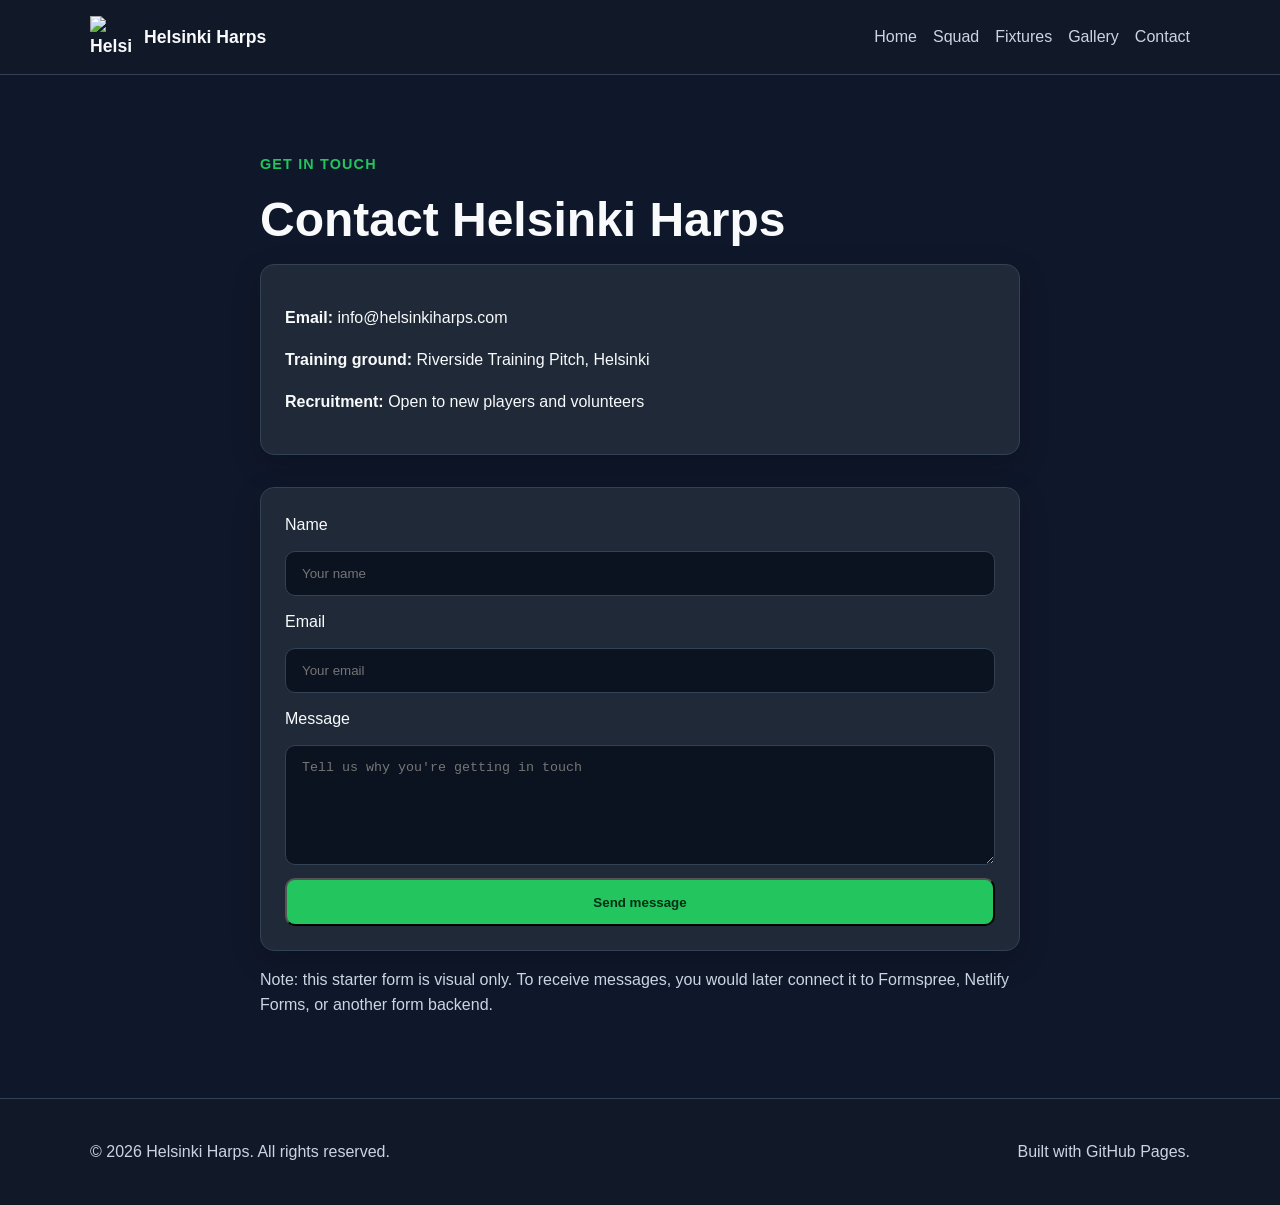
==== contact.html @ d44699b2 "Add files via upload" ====
<!DOCTYPE html>
<html lang="en">
<head>
  <meta charset="UTF-8" />
  <meta name="viewport" content="width=device-width, initial-scale=1.0" />
  <title>Helsinki Harps | Contact</title>
  <link rel="stylesheet" href="style.css" />
</head>
<body>
  <header class="site-header">
    <div class="container nav-wrap">
      <a class="brand" href="index.html">
        <img src="assets/badge.svg" alt="Helsinki Harps club badge" class="logo" />
        <span>Helsinki Harps</span>
      </a>
      <button class="menu-toggle" aria-label="Toggle navigation" id="menuToggle">Menu</button>
      <nav class="site-nav" id="siteNav">
        <a href="index.html">Home</a>
        <a href="squad.html">Squad</a>
        <a href="fixtures.html">Fixtures</a>
        <a href="gallery.html">Gallery</a>
        <a href="contact.html">Contact</a>
      </nav>
    </div>
  </header>

  <main class="section">
    <div class="container narrow">
      <div class="section-heading">
        <p class="eyebrow">Get in touch</p>
        <h1>Contact Helsinki Harps</h1>
      </div>

      <div class="card">
        <p><strong>Email:</strong> info@helsinkiharps.com</p>
        <p><strong>Training ground:</strong> Riverside Training Pitch, Helsinki</p>
        <p><strong>Recruitment:</strong> Open to new players and volunteers</p>
      </div>

      <form class="contact-form card top-space">
        <label for="name">Name</label>
        <input id="name" type="text" placeholder="Your name" />

        <label for="email">Email</label>
        <input id="email" type="email" placeholder="Your email" />

        <label for="message">Message</label>
        <textarea id="message" rows="6" placeholder="Tell us why you're getting in touch"></textarea>

        <button type="submit" class="btn btn-primary">Send message</button>
      </form>

      <p class="form-note">
        Note: this starter form is visual only. To receive messages, you would later connect it to Formspree, Netlify Forms, or another form backend.
      </p>
    </div>
  </main>

  <footer class="site-footer">
    <div class="container footer-wrap">
      <p>© 2026 Helsinki Harps. All rights reserved.</p>
      <p>Built with GitHub Pages.</p>
    </div>
  </footer>

  <script src="script.js"></script>
</body>
</html>
---- style.css ----
:root {
  --bg: #0f172a;
  --bg-alt: #111827;
  --panel: #1f2937;
  --panel-soft: #273449;
  --text: #f8fafc;
  --muted: #cbd5e1;
  --accent: #22c55e;
  --accent-dark: #16a34a;
  --line: #334155;
  --max-width: 1100px;
  --radius: 14px;
  --shadow: 0 10px 30px rgba(0,0,0,0.2);
}

* {
  box-sizing: border-box;
}

body {
  margin: 0;
  font-family: Arial, sans-serif;
  background: var(--bg);
  color: var(--text);
  line-height: 1.6;
}

img {
  max-width: 100%;
  display: block;
}

a {
  color: inherit;
  text-decoration: none;
}

.container {
  width: min(92%, var(--max-width));
  margin: 0 auto;
}

.narrow {
  max-width: 760px;
}

.site-header {
  background: var(--bg-alt);
  border-bottom: 1px solid var(--line);
  position: sticky;
  top: 0;
  z-index: 20;
}

.nav-wrap {
  display: flex;
  align-items: center;
  justify-content: space-between;
  padding: 1rem 0;
  gap: 1rem;
}

.brand {
  display: flex;
  align-items: center;
  gap: 0.75rem;
  font-weight: bold;
  font-size: 1.1rem;
}

.logo {
  width: 42px;
  height: 42px;
}

.site-nav {
  display: flex;
  gap: 1rem;
}

.site-nav a {
  color: var(--muted);
}

.site-nav a:hover {
  color: var(--text);
}

.menu-toggle {
  display: none;
  background: var(--panel);
  color: var(--text);
  border: 1px solid var(--line);
  padding: 0.6rem 0.9rem;
  border-radius: 10px;
}

.hero {
  padding: 5rem 0 4rem;
  background: linear-gradient(180deg, #0f172a 0%, #111827 100%);
}

.hero-grid {
  display: grid;
  grid-template-columns: 2fr 1fr;
  gap: 2rem;
  align-items: center;
}

.eyebrow {
  text-transform: uppercase;
  letter-spacing: 0.08em;
  color: var(--accent);
  font-weight: bold;
  font-size: 0.9rem;
}

h1, h2 {
  line-height: 1.2;
  margin-top: 0;
}

h1 {
  font-size: 3rem;
  margin-bottom: 1rem;
}

.lead {
  max-width: 60ch;
  color: var(--muted);
  font-size: 1.1rem;
}

.hero-actions {
  margin-top: 1.5rem;
  display: flex;
  gap: 1rem;
  flex-wrap: wrap;
}

.btn {
  display: inline-block;
  padding: 0.9rem 1.2rem;
  border-radius: 10px;
  font-weight: bold;
}

.btn-primary {
  background: var(--accent);
  color: #052e16;
}

.btn-primary:hover {
  background: var(--accent-dark);
  color: white;
}

.btn-secondary {
  border: 1px solid var(--line);
  background: transparent;
  color: var(--text);
}

.section {
  padding: 4rem 0;
}

.alt-section {
  background: var(--bg-alt);
}

.cards-3 {
  display: grid;
  grid-template-columns: repeat(3, 1fr);
  gap: 1.5rem;
}

.card {
  background: var(--panel);
  border: 1px solid var(--line);
  border-radius: var(--radius);
  padding: 1.5rem;
  box-shadow: var(--shadow);
}

.highlight-card {
  background: var(--panel-soft);
}

.score,
.match-line {
  font-size: 1.1rem;
}

.content-text {
  max-width: 70ch;
  color: var(--muted);
}

.text-link {
  display: inline-block;
  margin-top: 1rem;
  color: var(--accent);
  font-weight: bold;
}

.fixtures-table {
  width: 100%;
  border-collapse: collapse;
  margin-top: 1rem;
}

.fixtures-table th,
.fixtures-table td {
  text-align: left;
  padding: 0.9rem;
  border-bottom: 1px solid var(--line);
}

.gallery-grid {
  display: grid;
  grid-template-columns: repeat(3, 1fr);
  gap: 1rem;
}

.gallery-item {
  background: var(--panel);
  border: 1px dashed var(--line);
  border-radius: var(--radius);
  min-height: 180px;
  display: grid;
  place-items: center;
  color: var(--muted);
  padding: 1rem;
  text-align: center;
}

.contact-form {
  display: grid;
  gap: 0.8rem;
}

input,
textarea {
  width: 100%;
  padding: 0.9rem 1rem;
  border-radius: 10px;
  border: 1px solid var(--line);
  background: #0b1220;
  color: var(--text);
}

.form-note {
  color: var(--muted);
  margin-top: 1rem;
}

.top-space {
  margin-top: 2rem;
}

.site-footer {
  border-top: 1px solid var(--line);
  background: var(--bg-alt);
  padding: 1.5rem 0;
}

.footer-wrap {
  display: flex;
  justify-content: space-between;
  gap: 1rem;
  flex-wrap: wrap;
  color: var(--muted);
}

@media (max-width: 900px) {
  .hero-grid,
  .cards-3,
  .gallery-grid {
    grid-template-columns: 1fr;
  }

  h1 {
    font-size: 2.2rem;
  }

  .site-nav {
    display: none;
    flex-direction: column;
    width: 100%;
    background: var(--bg-alt);
    padding-top: 1rem;
  }

  .site-nav.open {
    display: flex;
  }

  .nav-wrap {
    flex-wrap: wrap;
  }

  .menu-toggle {
    display: inline-block;
  }
}
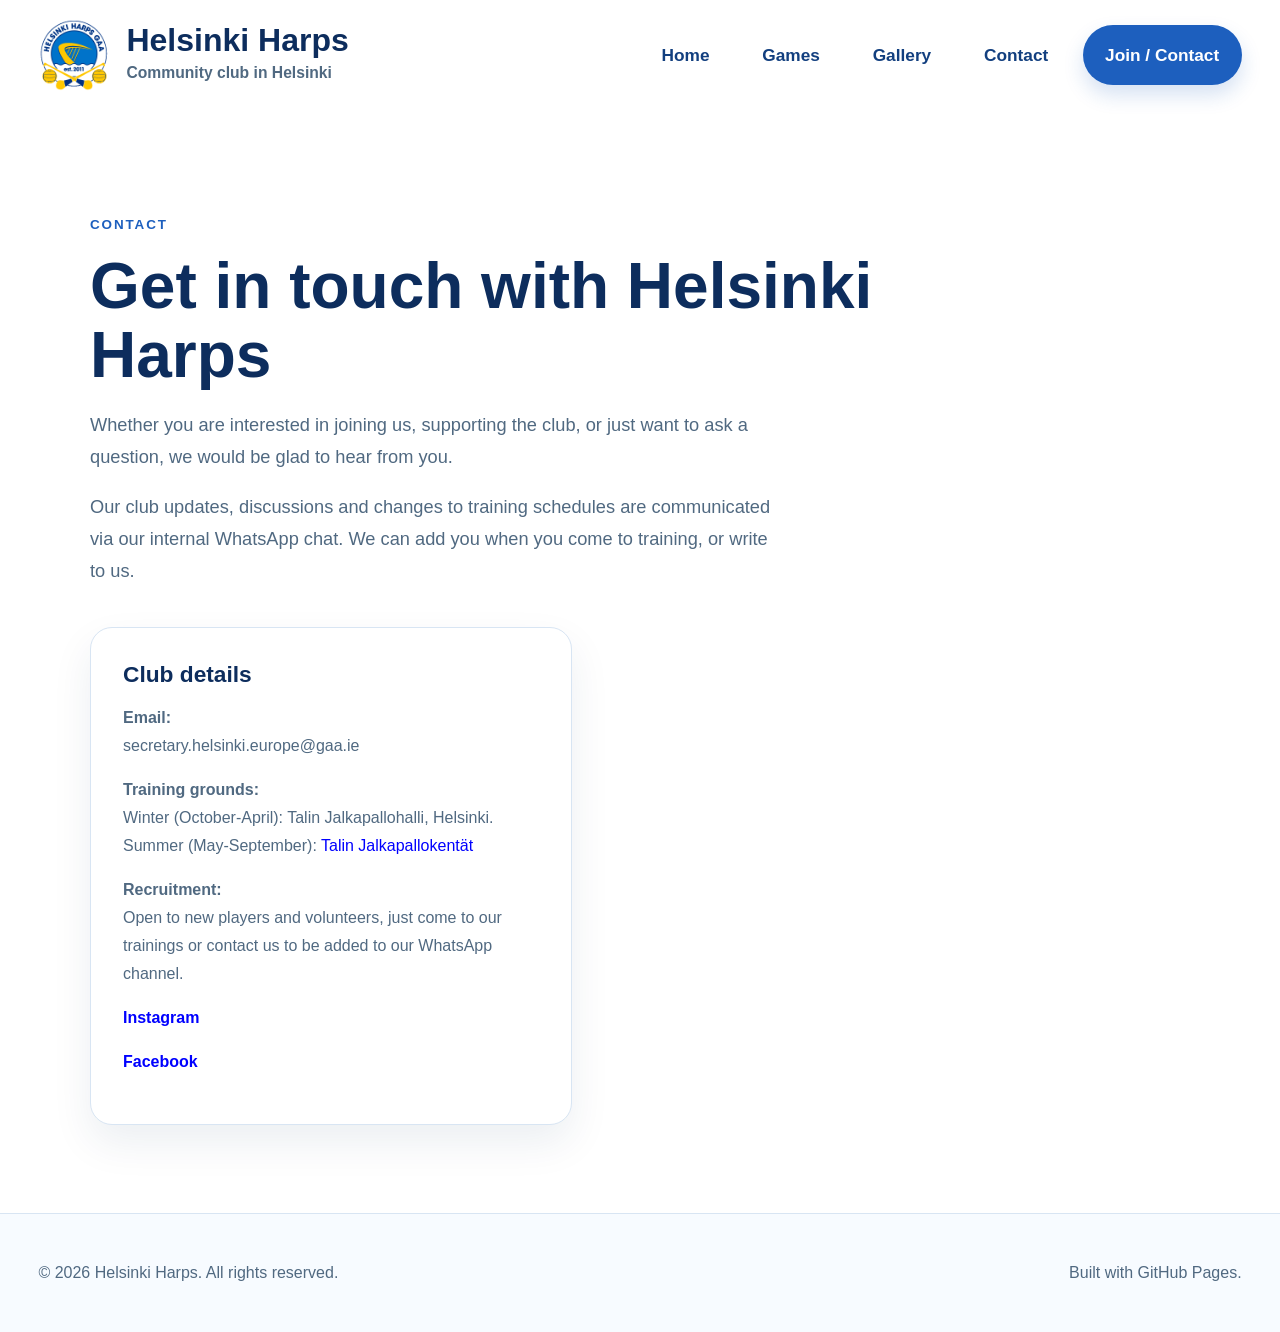
==== commit ccc11056: "Ethan brought website into basic acceptable shape" ====
--- a/contact.html
+++ b/contact.html
@@ -9,50 +9,69 @@
 <body>
   <header class="site-header">
     <div class="container nav-wrap">
-      <a class="brand" href="index.html">
-        <img src="assets/badge.svg" alt="Helsinki Harps club badge" class="logo" />
-        <span>Helsinki Harps</span>
+      <a class="brand brand-large" href="index.html">
+        <img
+          src="assets/badge_HELSINKIharps72dpi.png"
+          alt="Helsinki Harps club badge"
+          class="logo"
+        />
+        <div class="brand-text">
+          <span class="brand-name">Helsinki Harps</span>
+          <span class="brand-subtitle">Community club in Helsinki</span>
+        </div>
       </a>
-      <button class="menu-toggle" aria-label="Toggle navigation" id="menuToggle">Menu</button>
-      <nav class="site-nav" id="siteNav">
+
+      <button class="menu-toggle" aria-label="Toggle navigation" id="menuToggle">
+        Menu
+      </button>
+
+      <nav class="site-nav site-nav-wide" id="siteNav">
         <a href="index.html">Home</a>
-        <a href="squad.html">Squad</a>
-        <a href="fixtures.html">Fixtures</a>
+        <a href="games.html">Games</a>
         <a href="gallery.html">Gallery</a>
         <a href="contact.html">Contact</a>
+        <a href="contact.html" class="nav-cta">Join / Contact</a>
       </nav>
     </div>
   </header>
 
   <main class="section">
-    <div class="container narrow">
-      <div class="section-heading">
-        <p class="eyebrow">Get in touch</p>
-        <h1>Contact Helsinki Harps</h1>
+    <div class="container contact-layout">
+      <div class="page-header">
+        <p class="section-label">Contact</p>
+        <h1 class="page-title">Get in touch with Helsinki Harps</h1>
+        <p class="section-text">
+          Whether you are interested in joining us, supporting the club, or just want to ask a question, we would be glad to hear from you.
+        </p>
+        
+        <p class="section-text">
+          Our club updates, discussions and changes to training schedules are communicated via our internal WhatsApp chat. We can add you when you come to training, or write to us.
+        </p>
       </div>
 
-      <div class="card">
-        <p><strong>Email:</strong> info@helsinkiharps.com</p>
-        <p><strong>Training ground:</strong> Riverside Training Pitch, Helsinki</p>
-        <p><strong>Recruitment:</strong> Open to new players and volunteers</p>
-      </div>
-
-      <form class="contact-form card top-space">
-        <label for="name">Name</label>
-        <input id="name" type="text" placeholder="Your name" />
-
-        <label for="email">Email</label>
-        <input id="email" type="email" placeholder="Your email" />
-
-        <label for="message">Message</label>
-        <textarea id="message" rows="6" placeholder="Tell us why you're getting in touch"></textarea>
-
-        <button type="submit" class="btn btn-primary">Send message</button>
-      </form>
-
-      <p class="form-note">
-        Note: this starter form is visual only. To receive messages, you would later connect it to Formspree, Netlify Forms, or another form backend.
-      </p>
+      <div class="contact-grid">
+        <div class="info-card">
+          <h3>Club details</h3>
+          <p>
+          	<strong>Email:</strong>
+          	<br> secretary.helsinki.europe@gaa.ie
+          </p>
+          <p>
+          	<strong>Training grounds:</strong>
+          	<br> Winter (October-April): Talin Jalkapallohalli, Helsinki.
+          	<br>Summer (May-September): <a href="https://liikunta.hel.fi/fi/paikat/tprek:41308" style="color: blue">Talin Jalkapallokentät</a>
+          </p>
+          <p>
+          	<strong>Recruitment:</strong>
+          	<br> Open to new players and volunteers, just come to our trainings or contact us to be added to our WhatsApp channel.
+          </p>
+          <p>
+          	<strong style="color: blue"><a href="https://www.instagram.com/helsinkiharps/">Instagram</a></strong>
+          </p>
+          <p>
+          	<strong style="color: blue"><a href="https://www.facebook.com/HelsinkiHarpsGaa/">Facebook</a></strong>
+          </p>
+        </div>
     </div>
   </main>
 
@@ -65,4 +84,4 @@
 
   <script src="script.js"></script>
 </body>
-</html>+</html>
--- a/style.css
+++ b/style.css
@@ -1,31 +1,40 @@
 :root {
-  --bg: #0f172a;
-  --bg-alt: #111827;
-  --panel: #1f2937;
-  --panel-soft: #273449;
-  --text: #f8fafc;
-  --muted: #cbd5e1;
-  --accent: #22c55e;
-  --accent-dark: #16a34a;
-  --line: #334155;
-  --max-width: 1100px;
-  --radius: 14px;
-  --shadow: 0 10px 30px rgba(0,0,0,0.2);
+  --bg: #ffffff;
+  --bg-soft: #f4f8ff;
+  --bg-accent: #e6f0ff;
+  --bg-deep: #0f3a78;
+  --text: #10233f;
+  --text-soft: #506981;
+  --blue: #1d5fbe;
+  --blue-dark: #123f7f;
+  --blue-deep: #0d2d5d;
+  --blue-soft: #dbeafe;
+  --line: #d8e5f3;
+  --panel: #ffffff;
+  --shadow: 0 18px 40px rgba(17, 49, 92, 0.08);
+  --shadow-strong: 0 24px 60px rgba(17, 49, 92, 0.14);
+  --radius: 22px;
+  --max-width: 1280px;
 }
 
 * {
   box-sizing: border-box;
 }
 
+html {
+  scroll-behavior: smooth;
+}
+
 body {
   margin: 0;
-  font-family: Arial, sans-serif;
+  font-family: "Segoe UI", Arial, sans-serif;
   background: var(--bg);
   color: var(--text);
-  line-height: 1.6;
-}
-
-img {
+  line-height: 1.75;
+}
+
+img,
+iframe {
   max-width: 100%;
   display: block;
 }
@@ -36,172 +45,518 @@
 }
 
 .container {
-  width: min(92%, var(--max-width));
+  width: min(94%, var(--max-width));
   margin: 0 auto;
 }
 
-.narrow {
-  max-width: 760px;
-}
-
 .site-header {
-  background: var(--bg-alt);
-  border-bottom: 1px solid var(--line);
   position: sticky;
   top: 0;
-  z-index: 20;
+  z-index: 100;
+  background: rgba(255, 255, 255, 0.92);
+  border-bottom: 1px solid transparent;
+  backdrop-filter: blur(14px);
+  transition: padding 0.25s ease, box-shadow 0.25s ease, border-color 0.25s ease, background 0.25s ease;
+}
+
+.site-header.scrolled {
+  border-color: var(--line);
+  box-shadow: 0 8px 24px rgba(16, 35, 63, 0.06);
 }
 
 .nav-wrap {
   display: flex;
   align-items: center;
   justify-content: space-between;
-  padding: 1rem 0;
-  gap: 1rem;
+  gap: 2rem;
+  padding: 1.2rem 0;
+  transition: padding 0.25s ease;
+}
+
+.site-header.scrolled .nav-wrap {
+  padding: 0.85rem 0;
 }
 
 .brand {
   display: flex;
   align-items: center;
-  gap: 0.75rem;
-  font-weight: bold;
-  font-size: 1.1rem;
+  gap: 1rem;
+  flex: 1 1 auto;
+  min-width: 0;
+}
+
+.brand-large {
+  max-width: 480px;
 }
 
 .logo {
-  width: 42px;
-  height: 42px;
+  width: 72px;
+  height: 72px;
+  object-fit: contain;
+  flex-shrink: 0;
+  transition: transform 0.3s ease;
+}
+
+.brand:hover .logo {
+  transform: rotate(-4deg) scale(1.03);
+}
+
+.brand-text {
+  display: flex;
+  flex-direction: column;
+  gap: 0.15rem;
+}
+
+.brand-name {
+  font-size: 2rem;
+  font-weight: 900;
+  color: var(--blue-deep);
+  line-height: 1;
+}
+
+.brand-subtitle {
+  font-size: 0.98rem;
+  color: var(--text-soft);
+  font-weight: 600;
 }
 
 .site-nav {
   display: flex;
+  align-items: center;
+  justify-content: flex-end;
   gap: 1rem;
+  flex: 2 1 auto;
+  flex-wrap: wrap;
 }
 
 .site-nav a {
-  color: var(--muted);
+  font-size: 1.08rem;
+  font-weight: 800;
+  color: var(--blue-dark);
+  padding: 0.95rem 1.15rem;
+  border-radius: 999px;
+  transition: background 0.2s ease, transform 0.2s ease;
+  white-space: nowrap;
 }
 
 .site-nav a:hover {
-  color: var(--text);
+  background: var(--bg-accent);
+  transform: translateY(-2px);
+}
+
+.site-nav .nav-cta {
+  background: var(--blue);
+  color: #ffffff;
+  padding-inline: 1.4rem;
+  box-shadow: 0 10px 20px rgba(29, 95, 190, 0.18);
+}
+
+.site-nav .nav-cta:hover {
+  background: var(--blue-dark);
 }
 
 .menu-toggle {
   display: none;
-  background: var(--panel);
-  color: var(--text);
-  border: 1px solid var(--line);
-  padding: 0.6rem 0.9rem;
-  border-radius: 10px;
-}
-
-.hero {
-  padding: 5rem 0 4rem;
-  background: linear-gradient(180deg, #0f172a 0%, #111827 100%);
+  background: var(--blue);
+  color: #ffffff;
+  border: none;
+  padding: 0.9rem 1rem;
+  border-radius: 12px;
+  font-weight: 800;
+}
+
+.hero-premium {
+  padding: 4.8rem 0 3rem;
+  background:
+    radial-gradient(circle at top right, rgba(29, 95, 190, 0.08), transparent 28%),
+    linear-gradient(180deg, #ffffff 0%, #f8fbff 100%);
 }
 
 .hero-grid {
   display: grid;
-  grid-template-columns: 2fr 1fr;
-  gap: 2rem;
+  grid-template-columns: 0.95fr 1.2fr;
+  gap: 3rem;
   align-items: center;
 }
 
-.eyebrow {
+.hero-kicker {
   text-transform: uppercase;
-  letter-spacing: 0.08em;
-  color: var(--accent);
-  font-weight: bold;
-  font-size: 0.9rem;
-}
-
-h1, h2 {
-  line-height: 1.2;
-  margin-top: 0;
-}
-
-h1 {
-  font-size: 3rem;
+  letter-spacing: 0.16em;
+  font-size: 0.88rem;
+  font-weight: 800;
+  color: var(--blue);
   margin-bottom: 1rem;
 }
 
-.lead {
-  max-width: 60ch;
-  color: var(--muted);
-  font-size: 1.1rem;
+.hero-title {
+  font-size: clamp(3.4rem, 8vw, 7rem);
+  line-height: 0.92;
+  margin: 0 0 1.4rem;
+  color: var(--blue);
+  font-weight: 900;
+}
+
+.hero-intro {
+  max-width: 34rem;
+  font-size: 1.22rem;
+  color: var(--text-soft);
+  margin-bottom: 2rem;
 }
 
 .hero-actions {
-  margin-top: 1.5rem;
   display: flex;
+  flex-wrap: wrap;
   gap: 1rem;
-  flex-wrap: wrap;
 }
 
 .btn {
   display: inline-block;
-  padding: 0.9rem 1.2rem;
-  border-radius: 10px;
-  font-weight: bold;
+  padding: 1rem 1.45rem;
+  border-radius: 999px;
+  font-weight: 800;
+  font-size: 1rem;
+  transition: transform 0.2s ease, background 0.2s ease, box-shadow 0.2s ease;
+}
+
+.btn:hover {
+  transform: translateY(-2px);
 }
 
 .btn-primary {
-  background: var(--accent);
-  color: #052e16;
+  background: var(--blue);
+  color: #ffffff;
+  box-shadow: 0 10px 22px rgba(29, 95, 190, 0.18);
 }
 
 .btn-primary:hover {
-  background: var(--accent-dark);
-  color: white;
+  background: var(--blue-dark);
 }
 
 .btn-secondary {
+  background: #ffffff;
+  color: var(--blue-dark);
+  border: 2px solid var(--blue);
+}
+
+.btn-secondary:hover {
+  background: var(--bg-accent);
+}
+
+.btn-ghost {
+  background: var(--bg-soft);
+  color: var(--blue-dark);
   border: 1px solid var(--line);
-  background: transparent;
-  color: var(--text);
+}
+
+.btn-ghost:hover {
+  background: var(--blue-soft);
+}
+
+.btn-full {
+  width: 100%;
+  text-align: center;
+}
+
+.hero-image-frame {
+  position: relative;
+  border-radius: 28px;
+  overflow: hidden;
+  box-shadow: var(--shadow-strong);
+}
+
+.hero-image {
+  width: 100%;
+  height: min(74vh, 780px);
+  object-fit: cover;
+  transform: scale(1.02);
+  transition: transform 1s ease;
+}
+
+.hero-image-frame:hover .hero-image {
+  transform: scale(1.06);
+}
+
+.hero-image-frame::after {
+  content: "";
+  position: absolute;
+  inset: 0;
+  background: linear-gradient(180deg, rgba(9, 37, 76, 0.02), rgba(9, 37, 76, 0.18));
+  pointer-events: none;
+}
+
+.hero-image-badge {
+  position: absolute;
+  left: 1.2rem;
+  bottom: 1.2rem;
+  background: rgba(255, 255, 255, 0.92);
+  color: var(--blue-deep);
+  font-weight: 900;
+  padding: 0.8rem 1rem;
+  border-radius: 999px;
+  letter-spacing: 0.06em;
+  box-shadow: var(--shadow);
+}
+
+.live-band {
+  background: var(--blue-deep);
+  color: #ffffff;
+  border-top: 1px solid rgba(255,255,255,0.08);
+  border-bottom: 1px solid rgba(255,255,255,0.08);
+}
+
+.live-band-inner {
+  display: grid;
+  grid-template-columns: auto 1fr;
+  gap: 1.25rem;
+  align-items: center;
+  padding: 1rem 0;
+}
+
+.live-pill {
+  background: rgba(255,255,255,0.14);
+  padding: 0.55rem 0.9rem;
+  border-radius: 999px;
+  font-weight: 800;
+  white-space: nowrap;
+}
+
+.live-items {
+  display: flex;
+  gap: 2rem;
+  flex-wrap: wrap;
+  font-weight: 700;
 }
 
 .section {
-  padding: 4rem 0;
-}
-
-.alt-section {
-  background: var(--bg-alt);
-}
-
-.cards-3 {
-  display: grid;
-  grid-template-columns: repeat(3, 1fr);
-  gap: 1.5rem;
-}
-
-.card {
-  background: var(--panel);
+  padding: 5.5rem 0;
+}
+
+.intro-section {
+  background: var(--bg-soft);
+}
+
+.story-grid {
+  display: grid;
+  grid-template-columns: 1.1fr 0.9fr;
+  gap: 2rem;
+  align-items: start;
+}
+
+.section-label,
+.card-label {
+  text-transform: uppercase;
+  letter-spacing: 0.14em;
+  font-size: 0.84rem;
+  font-weight: 800;
+  color: var(--blue);
+  margin-bottom: 1rem;
+}
+
+h2 {
+  font-size: clamp(2.2rem, 4vw, 3.5rem);
+  line-height: 1.12;
+  margin: 0 0 1rem;
+  color: var(--blue-deep);
+}
+
+h3 {
+  font-size: 1.42rem;
+  line-height: 1.25;
+  margin: 0 0 0.7rem;
+  color: var(--blue-deep);
+}
+
+.section-text {
+  font-size: 1.14rem;
+  color: var(--text-soft);
+  max-width: 68ch;
+}
+
+.intro-text {
+  font-size: 1.2rem;
+  line-height: 1.95;
+}
+
+.story-cta-card,
+.rhythm-card,
+.info-card,
+.table-card,
+.gallery-item {
+  background: #ffffff;
   border: 1px solid var(--line);
-  border-radius: var(--radius);
-  padding: 1.5rem;
+  border-radius: 22px;
   box-shadow: var(--shadow);
 }
 
-.highlight-card {
-  background: var(--panel-soft);
-}
-
-.score,
-.match-line {
-  font-size: 1.1rem;
-}
-
-.content-text {
-  max-width: 70ch;
-  color: var(--muted);
+.story-cta-card {
+  padding: 2rem;
+}
+
+.story-cta-card p {
+  color: var(--text-soft);
+}
+
+.media-section {
+  background: #ffffff;
+}
+
+.media-grid {
+  display: grid;
+  grid-template-columns: 0.95fr 1.15fr;
+  gap: 2.5rem;
+  align-items: center;
+}
+
+.video-embed-wrap {
+  border-radius: 28px;
+  overflow: hidden;
+  box-shadow: var(--shadow-strong);
+  border: 1px solid var(--line);
+  background: #000;
+}
+
+.video-embed {
+  width: 100%;
+  aspect-ratio: 16 / 9;
+  border: 0;
 }
 
 .text-link {
   display: inline-block;
   margin-top: 1rem;
-  color: var(--accent);
-  font-weight: bold;
+  color: var(--blue);
+  font-weight: 800;
+}
+
+.rhythm-section {
+  background: linear-gradient(180deg, #ffffff 0%, #f8fbff 100%);
+}
+
+.rhythm-header {
+  margin-bottom: 2rem;
+  max-width: 760px;
+}
+
+.rhythm-grid {
+  display: grid;
+  grid-template-columns: 1.2fr 1fr 1fr;
+  gap: 1.5rem;
+  align-items: stretch;
+}
+
+.rhythm-card {
+  overflow: hidden;
+}
+
+.rhythm-card-image img {
+  width: 100%;
+  height: 100%;
+  min-height: 360px;
+  object-fit: cover;
+}
+
+.rhythm-card-text {
+  padding: 2rem;
+}
+
+.rhythm-card-text p {
+  color: var(--text-soft);
+}
+
+.page-header {
+  margin-bottom: 2.5rem;
+  max-width: 860px;
+}
+
+.page-title {
+  font-size: clamp(2.4rem, 5vw, 4rem);
+  line-height: 1.08;
+  margin: 0 0 1rem;
+  color: var(--blue-deep);
+  font-weight: 900;
+}
+
+.gallery-grid {
+  display: grid;
+  grid-template-columns: repeat(3, 1fr);
+  gap: 1.6rem;
+}
+
+.gallery-item {
+  min-height: 240px;
+  overflow: hidden;
+}
+
+.gallery-item img {
+  width: 100%;
+  height: 280px;
+  object-fit: cover;
+  display: block;
+}
+
+.placeholder-card {
+  display: grid;
+  place-items: center;
+  padding: 2rem;
+  text-align: center;
+  color: var(--text-soft);
+  background: var(--bg-soft);
+  font-weight: 700;
+}
+
+.contact-layout {
+  max-width: 1100px;
+}
+
+.contact-grid {
+  display: grid;
+  grid-template-columns: 0.9fr 1.1fr;
+  gap: 1.8rem;
+  align-items: start;
+}
+
+.info-card {
+  padding: 2rem;
+}
+
+.info-card p {
+  color: var(--text-soft);
+}
+
+.contact-form {
+  display: grid;
+  gap: 0.85rem;
+}
+
+.contact-form label {
+  font-weight: 700;
+  color: var(--blue-deep);
+}
+
+input,
+textarea {
+  width: 100%;
+  padding: 1rem 1rem;
+  border-radius: 14px;
+  border: 1px solid var(--line);
+  background: #ffffff;
+  color: var(--text);
+  font: inherit;
+}
+
+input:focus,
+textarea:focus {
+  outline: 2px solid #c6dcfb;
+  border-color: var(--blue);
+}
+
+.form-note {
+  color: var(--text-soft);
+  margin-top: 1rem;
+}
+
+.table-card {
+  padding: 2rem;
 }
 
 .fixtures-table {
@@ -213,46 +568,14 @@
 .fixtures-table th,
 .fixtures-table td {
   text-align: left;
-  padding: 0.9rem;
+  padding: 1rem 0.8rem;
   border-bottom: 1px solid var(--line);
-}
-
-.gallery-grid {
-  display: grid;
-  grid-template-columns: repeat(3, 1fr);
-  gap: 1rem;
-}
-
-.gallery-item {
-  background: var(--panel);
-  border: 1px dashed var(--line);
-  border-radius: var(--radius);
-  min-height: 180px;
-  display: grid;
-  place-items: center;
-  color: var(--muted);
-  padding: 1rem;
-  text-align: center;
-}
-
-.contact-form {
-  display: grid;
-  gap: 0.8rem;
-}
-
-input,
-textarea {
-  width: 100%;
-  padding: 0.9rem 1rem;
-  border-radius: 10px;
-  border: 1px solid var(--line);
-  background: #0b1220;
-  color: var(--text);
-}
-
-.form-note {
-  color: var(--muted);
-  margin-top: 1rem;
+  color: var(--text-soft);
+}
+
+.fixtures-table th {
+  color: var(--blue-deep);
+  font-weight: 800;
 }
 
 .top-space {
@@ -260,9 +583,9 @@
 }
 
 .site-footer {
+  background: #f7fbff;
   border-top: 1px solid var(--line);
-  background: var(--bg-alt);
-  padding: 1.5rem 0;
+  padding: 1.8rem 0;
 }
 
 .footer-wrap {
@@ -270,25 +593,53 @@
   justify-content: space-between;
   gap: 1rem;
   flex-wrap: wrap;
-  color: var(--muted);
-}
-
-@media (max-width: 900px) {
+  color: var(--text-soft);
+}
+
+.reveal,
+.reveal-section {
+  opacity: 0;
+  transform: translateY(32px);
+  transition: opacity 0.8s ease, transform 0.8s ease;
+}
+
+.reveal.in-view,
+.reveal-section.in-view {
+  opacity: 1;
+  transform: translateY(0);
+}
+
+@media (prefers-reduced-motion: reduce) {
+  .reveal,
+  .reveal-section {
+    opacity: 1;
+    transform: none;
+    transition: none;
+  }
+
+  .site-nav a,
+  .btn,
+  .hero-image,
+  .logo {
+    transition: none;
+  }
+}
+
+@media (max-width: 1024px) {
   .hero-grid,
-  .cards-3,
-  .gallery-grid {
+  .story-grid,
+  .media-grid,
+  .rhythm-grid,
+  .gallery-grid,
+  .contact-grid {
     grid-template-columns: 1fr;
-  }
-
-  h1 {
-    font-size: 2.2rem;
   }
 
   .site-nav {
     display: none;
     flex-direction: column;
     width: 100%;
-    background: var(--bg-alt);
+    align-items: stretch;
     padding-top: 1rem;
   }
 
@@ -296,6 +647,11 @@
     display: flex;
   }
 
+  .site-nav a,
+  .site-nav .nav-cta {
+    text-align: center;
+  }
+
   .nav-wrap {
     flex-wrap: wrap;
   }
@@ -303,4 +659,47 @@
   .menu-toggle {
     display: inline-block;
   }
-}+
+  .live-band-inner {
+    grid-template-columns: 1fr;
+  }
+}
+
+@media (max-width: 700px) {
+  .brand-name {
+    font-size: 1.45rem;
+  }
+
+  .logo {
+    width: 58px;
+    height: 58px;
+  }
+
+  .hero-title {
+    font-size: clamp(2.6rem, 12vw, 4.2rem);
+  }
+
+  .hero-image,
+  .gallery-item img,
+  .rhythm-card-image img {
+    height: auto;
+    min-height: 0;
+  }
+
+  .btn {
+    width: 100%;
+    text-align: center;
+  }
+
+  .fixtures-table {
+    display: block;
+    overflow-x: auto;
+    white-space: nowrap;
+  }
+
+  .hero-image-badge {
+    position: static;
+    margin: 1rem;
+    display: inline-block;
+  }
+}
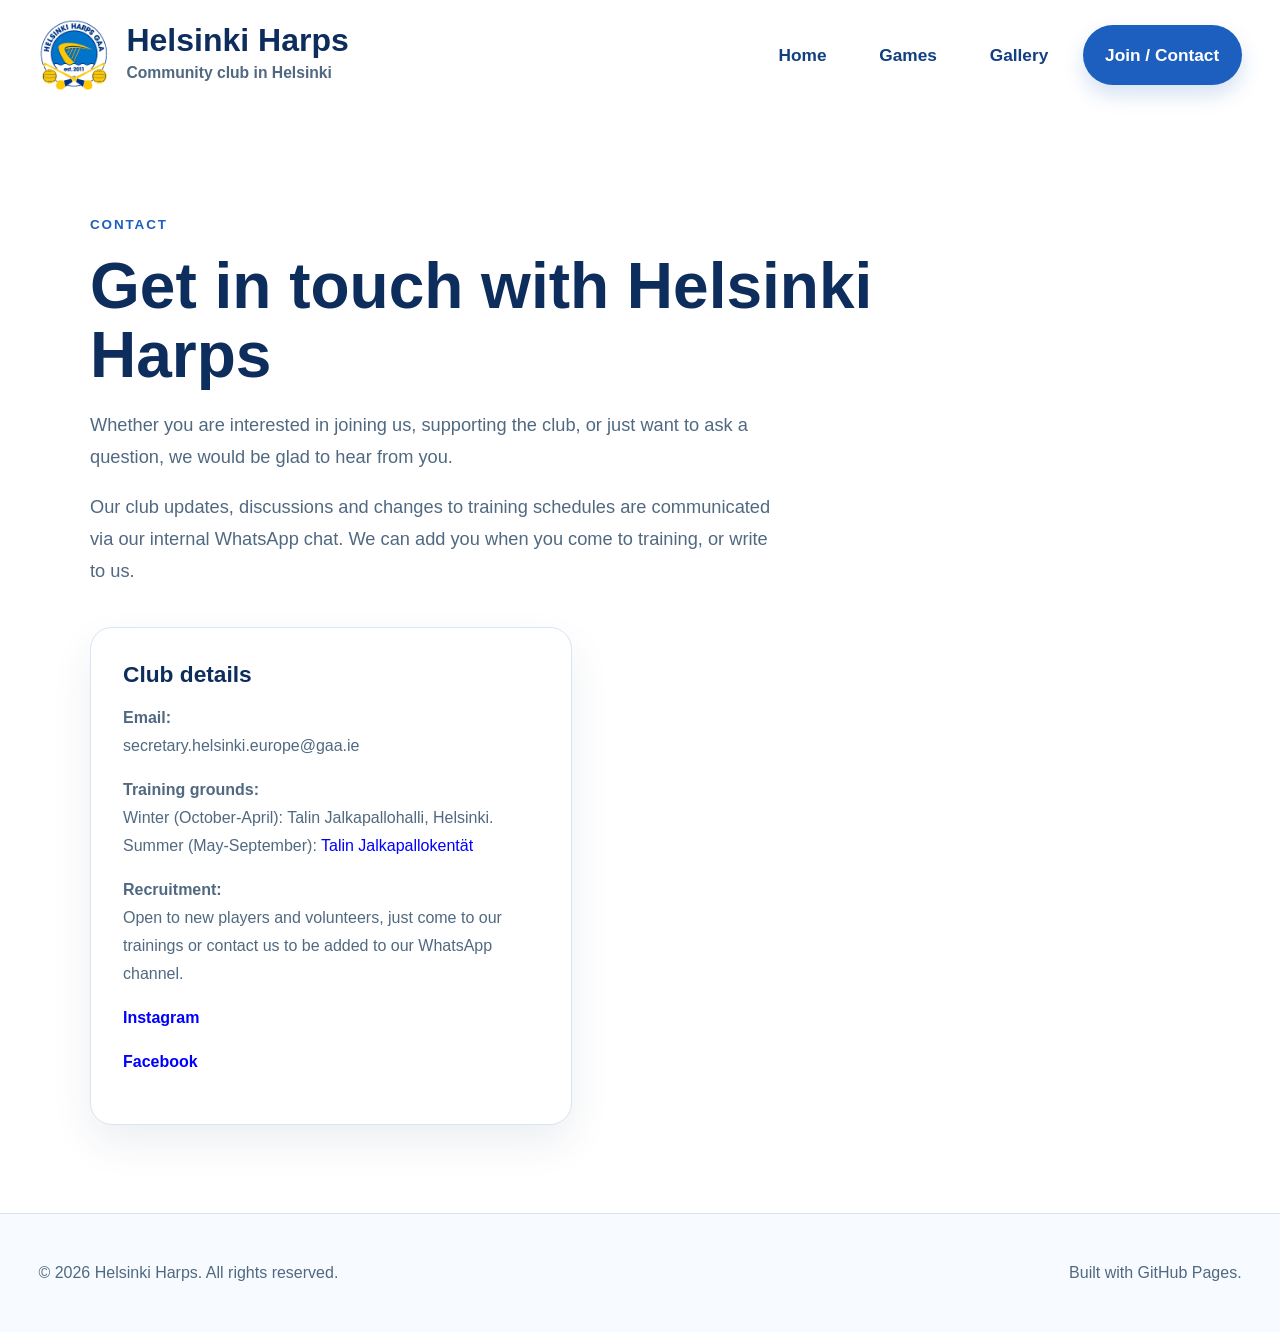
==== commit eaf57b54: "Updated website" ====
--- a/contact.html
+++ b/contact.html
@@ -5,6 +5,7 @@
   <meta name="viewport" content="width=device-width, initial-scale=1.0" />
   <title>Helsinki Harps | Contact</title>
   <link rel="stylesheet" href="style.css" />
+  <link rel="shortcut icon" type="image/x-icon" href="favicon.ico">
 </head>
 <body>
   <header class="site-header">
@@ -29,7 +30,6 @@
         <a href="index.html">Home</a>
         <a href="games.html">Games</a>
         <a href="gallery.html">Gallery</a>
-        <a href="contact.html">Contact</a>
         <a href="contact.html" class="nav-cta">Join / Contact</a>
       </nav>
     </div>
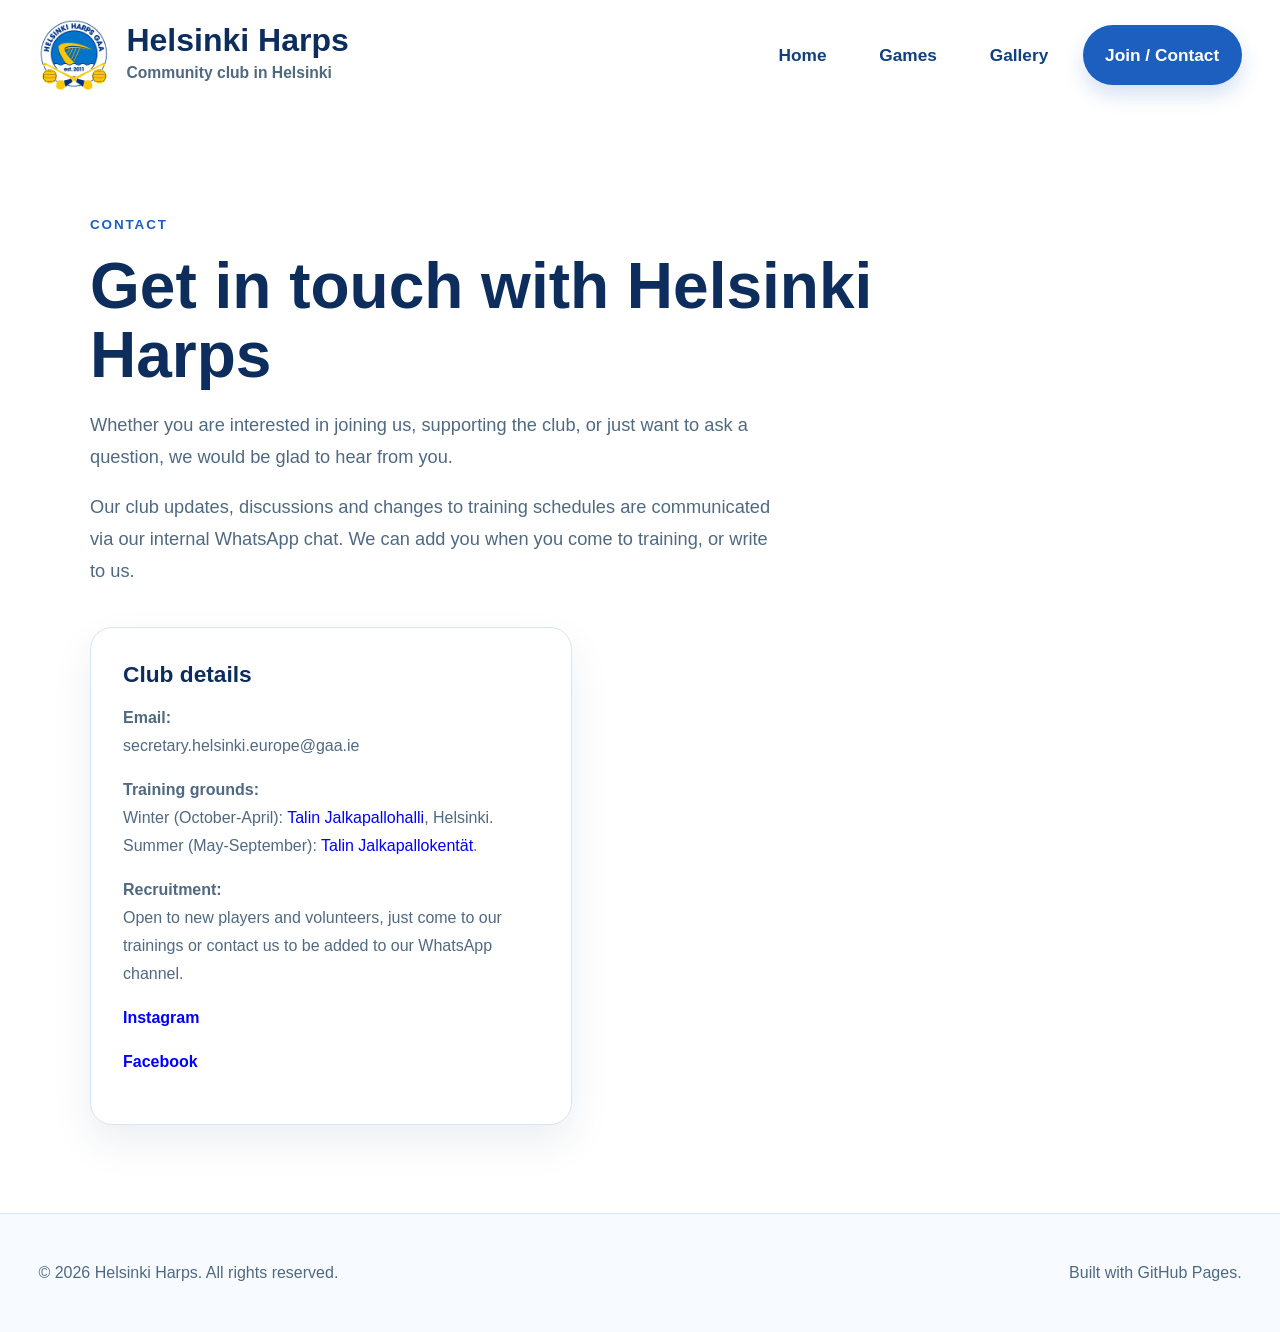
==== commit 2dca7028: "Added winter training times" ====
--- a/contact.html
+++ b/contact.html
@@ -58,8 +58,8 @@
           </p>
           <p>
           	<strong>Training grounds:</strong>
-          	<br> Winter (October-April): Talin Jalkapallohalli, Helsinki.
-          	<br>Summer (May-September): <a href="https://liikunta.hel.fi/fi/paikat/tprek:41308" style="color: blue">Talin Jalkapallokentät</a>
+          	<br> Winter (October-April): <a style="color: blue" href="https://maps.app.goo.gl/uQrRRirDcw9qQAwz7">Talin Jalkapallohalli</a>, Helsinki.
+          	<br>Summer (May-September): <a href="https://liikunta.hel.fi/fi/paikat/tprek:41308" style="color: blue">Talin Jalkapallokentät</a>.
           </p>
           <p>
           	<strong>Recruitment:</strong>
